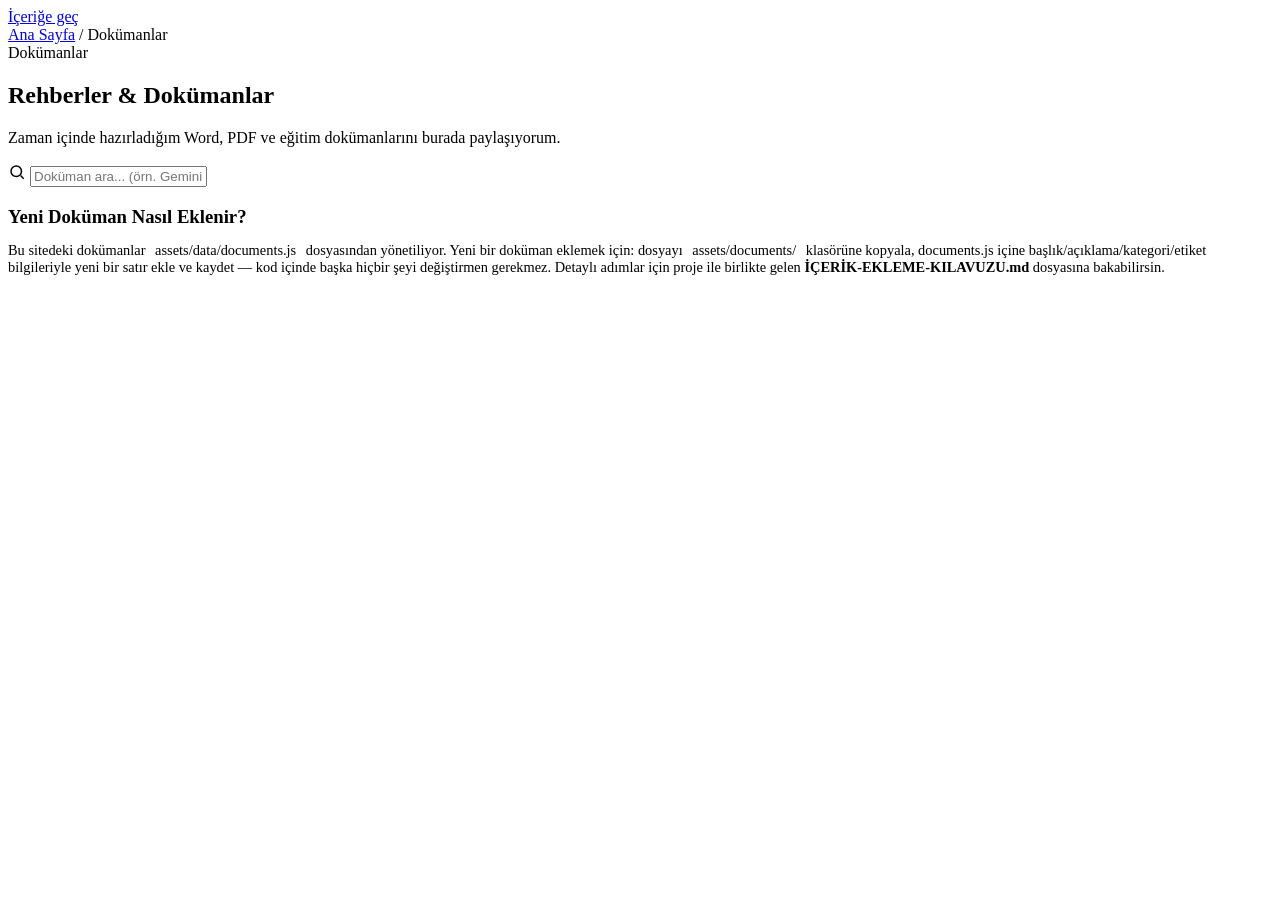
==== dokumanlar.html @ 490f515c "Add files via upload" ====
<!doctype html>
<html lang="tr">
<head>
<meta charset="UTF-8" />
<meta name="viewport" content="width=device-width, initial-scale=1" />
<title>Dokümanlar | Erkan Demirci</title>
<meta name="description" content="Word, PDF rehber ve eğitim dokümanları arşivi." />
<link rel="canonical" href="dokumanlar.html" />
<meta property="og:title" content="Dokümanlar | Erkan Demirci" />
<meta property="og:image" content="assets/images/erkan-og.jpg" />
<link rel="icon" type="image/jpeg" href="assets/images/erkan-avatar.jpg" />
<link rel="preconnect" href="https://fonts.googleapis.com">
<link rel="preconnect" href="https://fonts.gstatic.com" crossorigin>
<link href="https://fonts.googleapis.com/css2?family=Space+Grotesk:wght@500;600;700&family=Inter:wght@400;500;600;700&family=JetBrains+Mono:wght@400;500;600&display=swap" rel="stylesheet">
<link rel="stylesheet" href="assets/css/style.css" />
</head>
<body>
<a href="#main" class="skip-link">İçeriğe geç</a>
<div id="site-header"></div>

<main id="main">
  <section class="page-header">
    <div class="container">
      <div class="breadcrumb reveal in"><a href="index.html">Ana Sayfa</a> / Dokümanlar</div>
      <div class="eyebrow reveal in">Dokümanlar</div>
      <h1 class="reveal in">Rehberler &amp; Dokümanlar</h1>
      <p class="lede reveal in mt-16">Zaman içinde hazırladığım Word, PDF ve eğitim dokümanlarını burada paylaşıyorum.</p>
    </div>
  </section>

  <section class="section-tight">
    <div class="container">
      <div class="search-box reveal in">
        <svg width="18" height="18" viewBox="0 0 24 24" fill="none" stroke="currentColor" stroke-width="2"><circle cx="11" cy="11" r="7"/><path d="m21 21-4.3-4.3"/></svg>
        <input type="text" id="docSearch" placeholder="Doküman ara... (örn. Gemini, robotik)" />
      </div>
      <div class="filter-bar reveal in" id="filterBar"></div>
      <div class="grid grid-2" id="docsGrid"></div>

      <div class="card mt-60 reveal in" style="background:var(--c-surface);">
        <h3 style="margin-bottom:12px;">Yeni Doküman Nasıl Eklenir?</h3>
        <p style="font-size:0.9rem;">Bu sitedeki dokümanlar <code style="font-family:var(--font-mono); background:var(--c-bg-2); padding:2px 6px; border-radius:5px;">assets/data/documents.js</code> dosyasından yönetiliyor. Yeni bir doküman eklemek için: dosyayı <code style="font-family:var(--font-mono); background:var(--c-bg-2); padding:2px 6px; border-radius:5px;">assets/documents/</code> klasörüne kopyala, documents.js içine başlık/açıklama/kategori/etiket bilgileriyle yeni bir satır ekle ve kaydet — kod içinde başka hiçbir şeyi değiştirmen gerekmez. Detaylı adımlar için proje ile birlikte gelen <strong>İÇERİK-EKLEME-KILAVUZU.md</strong> dosyasına bakabilirsin.</p>
      </div>
    </div>
  </section>
</main>

<div id="site-footer"></div>

<script src="assets/data/site-config.js"></script>
<script src="assets/data/projects.js"></script>
<script src="assets/data/posts.js"></script>
<script src="assets/data/prompts.js"></script>
<script src="assets/data/documents.js"></script>
<script src="assets/js/content.js"></script>
<script src="assets/js/ui.js"></script>
<script src="assets/js/search.js"></script>
<script src="assets/js/partials.js"></script>
<script>
  const CATS = ["Tümü", ...Array.from(new Set(DOCUMENTS.map(d => d.category)))];
  let activeCat = "Tümü";
  let query = "";

  function renderFilters() {
    document.getElementById("filterBar").innerHTML = CATS.map(c => `
      <button class="filter-btn ${c === activeCat ? 'active' : ''}" data-cat="${c}">${c}</button>
    `).join("");
    document.querySelectorAll(".filter-btn").forEach(btn => {
      btn.addEventListener("click", () => { activeCat = btn.getAttribute("data-cat"); renderFilters(); renderGrid(); });
    });
  }

  function renderGrid() {
    let list = activeCat === "Tümü" ? DOCUMENTS : DOCUMENTS.filter(d => d.category === activeCat);
    if (query) {
      const q = query.toLowerCase();
      list = list.filter(d => (d.title + d.description + d.category + (d.tags||[]).join(" ")).toLowerCase().includes(q));
    }
    const grid = document.getElementById("docsGrid");
    grid.innerHTML = list.length ? list.map(Content.docCardHtml).join("") : Content.emptyStateHtml("Aramanızla eşleşen bir doküman bulunamadı.");
  }

  document.getElementById("docSearch").addEventListener("input", (e) => { query = e.target.value; renderGrid(); });

  renderFilters();
  renderGrid();
</script>
</body>
</html>
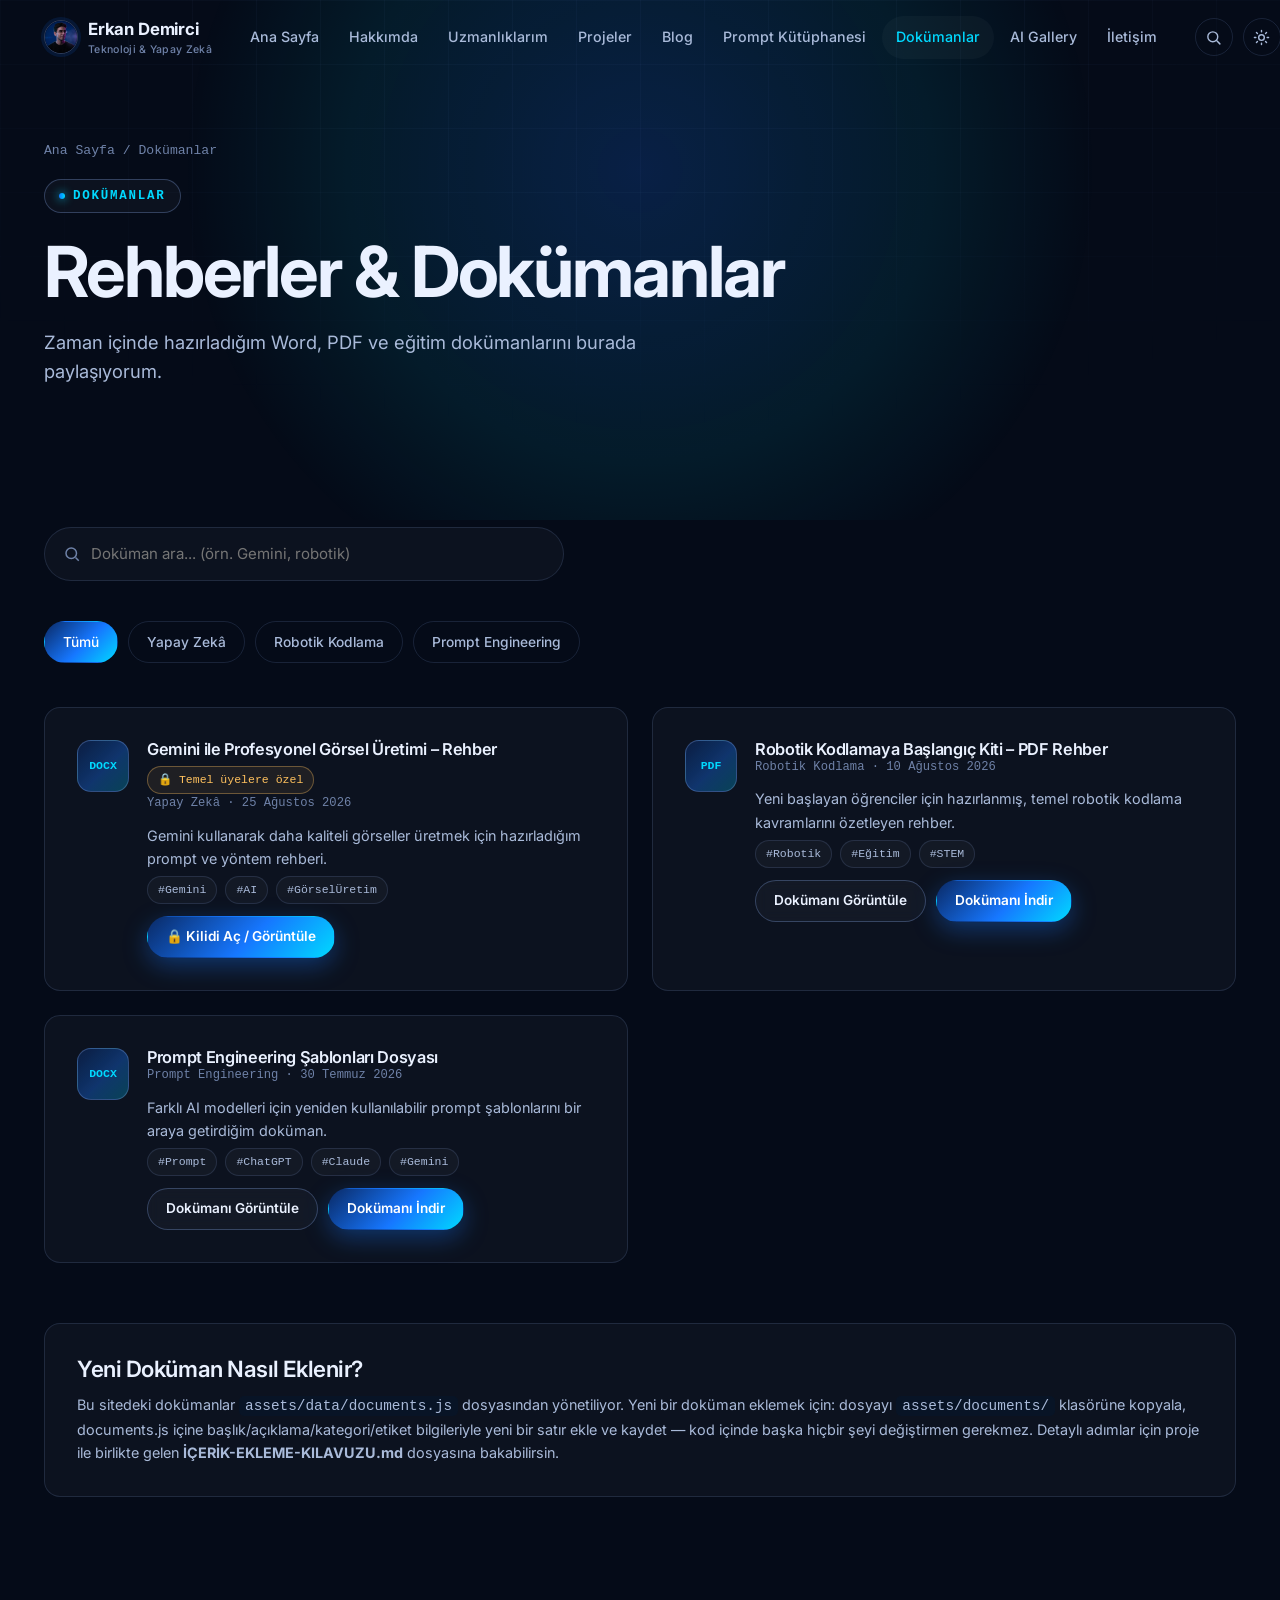
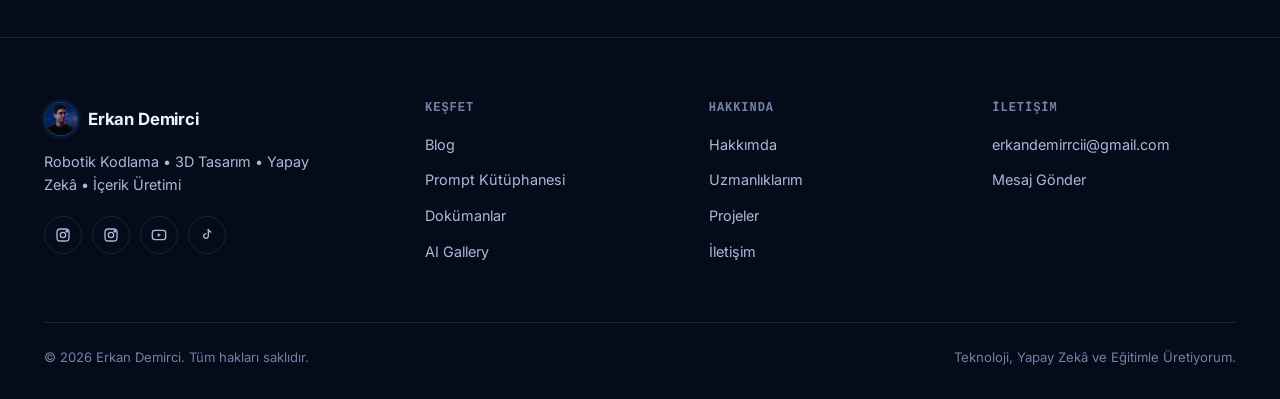
==== commit 2dbf9d1a: "Add files via upload" ====
--- a/dokumanlar.html
+++ b/dokumanlar.html
@@ -55,6 +55,7 @@
 <script src="assets/js/content.js"></script>
 <script src="assets/js/ui.js"></script>
 <script src="assets/js/search.js"></script>
+<script src="assets/js/auth-client.js"></script>
 <script src="assets/js/partials.js"></script>
 <script>
   const CATS = ["Tümü", ...Array.from(new Set(DOCUMENTS.map(d => d.category)))];
--- a/assets/css/style.css
+++ b/assets/css/style.css
@@ -0,0 +1,604 @@
+/* =====================================================================
+   ERKAN DEMİRCİ — Kişisel Web Sitesi
+   Design System: Deep Navy + Electric Blue + Cyan
+   ===================================================================== */
+
+/* ---------- 1. DESIGN TOKENS ---------- */
+:root{
+  /* Core palette */
+  --c-bg: #050B18;
+  --c-bg-2: #081426;
+  --c-bg-3: #0B1A30;
+  --c-surface: rgba(255,255,255,0.03);
+  --c-surface-hover: rgba(255,255,255,0.06);
+  --c-border: rgba(148,183,255,0.14);
+  --c-border-strong: rgba(148,183,255,0.28);
+
+  --c-blue: #1677FF;
+  --c-blue-ai: #00A8FF;
+  --c-cyan: #00D9FF;
+  --c-deep: #0A2A66;
+
+  --c-text: #EAF1FF;
+  --c-text-dim: #A9BAD9;
+  --c-text-faint: #6F82A8;
+
+  --gradient-brand: linear-gradient(135deg, #0A2A66 0%, #1677FF 55%, #00D9FF 100%);
+  --gradient-brand-soft: linear-gradient(135deg, rgba(10,42,102,0.5) 0%, rgba(22,119,255,0.35) 55%, rgba(0,217,255,0.25) 100%);
+  --gradient-text: linear-gradient(90deg, #1677FF 0%, #00A8FF 50%, #00D9FF 100%);
+  --gradient-border: linear-gradient(135deg, rgba(22,119,255,0.6), rgba(0,217,255,0.6));
+
+  --glow-blue: 0 0 60px rgba(22,119,255,0.35);
+  --glow-cyan: 0 0 60px rgba(0,217,255,0.25);
+
+  --shadow-card: 0 10px 30px rgba(0,0,0,0.35);
+  --shadow-lift: 0 20px 60px rgba(0,0,0,0.45);
+
+  --radius-sm: 10px;
+  --radius-md: 16px;
+  --radius-lg: 24px;
+  --radius-pill: 999px;
+
+  --font-display: "Clash Display", "Space Grotesk", "Inter", -apple-system, sans-serif;
+  --font-body: "Inter", -apple-system, BlinkMacSystemFont, "Segoe UI", sans-serif;
+  --font-mono: "JetBrains Mono", "SFMono-Regular", Consolas, monospace;
+
+  --container: 1240px;
+  --nav-h: 76px;
+
+  --ease: cubic-bezier(.16,.84,.44,1);
+}
+
+/* Light mode support (optional, dark is default identity) */
+:root[data-theme="light"]{
+  --c-bg:#F5F8FF; --c-bg-2:#EDF2FF; --c-bg-3:#E4ECFF;
+  --c-surface: rgba(10,30,70,0.04);
+  --c-surface-hover: rgba(10,30,70,0.07);
+  --c-border: rgba(10,42,102,0.12);
+  --c-border-strong: rgba(10,42,102,0.22);
+  --c-text:#08122A; --c-text-dim:#3C4B6B; --c-text-faint:#6B7893;
+  --shadow-card: 0 10px 30px rgba(10,30,70,0.08);
+  --shadow-lift: 0 20px 60px rgba(10,30,70,0.12);
+}
+
+/* ---------- 2. RESET ---------- */
+*,*::before,*::after{ box-sizing:border-box; margin:0; padding:0; }
+html{ scroll-behavior:smooth; }
+html,body{ height:100%; }
+body{
+  background:var(--c-bg);
+  color:var(--c-text);
+  font-family:var(--font-body);
+  font-size:16px;
+  line-height:1.6;
+  -webkit-font-smoothing:antialiased;
+  overflow-x:hidden;
+  position:relative;
+}
+img{ max-width:100%; display:block; }
+a{ color:inherit; text-decoration:none; }
+ul{ list-style:none; }
+button{ font:inherit; cursor:pointer; border:none; background:none; color:inherit; }
+input,textarea,select{ font:inherit; color:inherit; }
+::selection{ background:var(--c-cyan); color:#00121F; }
+
+/* Ambient background: subtle grid + glow, applied once behind all pages */
+body::before{
+  content:"";
+  position:fixed; inset:0; z-index:-2;
+  background-image:
+    linear-gradient(var(--c-border) 1px, transparent 1px),
+    linear-gradient(90deg, var(--c-border) 1px, transparent 1px);
+  background-size:64px 64px;
+  opacity:0.25;
+  mask-image: radial-gradient(ellipse 80% 50% at 50% 0%, #000 40%, transparent 100%);
+  -webkit-mask-image: radial-gradient(ellipse 80% 50% at 50% 0%, #000 40%, transparent 100%);
+}
+body::after{
+  content:"";
+  position:fixed; top:-20%; left:50%; translate:-50% 0;
+  width:1100px; height:700px; z-index:-3;
+  background:radial-gradient(circle, rgba(22,119,255,0.20) 0%, rgba(0,217,255,0.08) 45%, transparent 70%);
+  pointer-events:none;
+}
+
+/* ---------- 3. LAYOUT HELPERS ---------- */
+.container{ max-width:var(--container); margin:0 auto; padding:0 24px; }
+.section{ padding:120px 0; position:relative; }
+.section-tight{ padding:80px 0; }
+@media (max-width:900px){
+  .section{ padding:80px 0; }
+  .section-tight{ padding:56px 0; }
+}
+
+.eyebrow{
+  display:inline-flex; align-items:center; gap:8px;
+  font-family:var(--font-mono); font-size:12.5px; letter-spacing:0.14em; text-transform:uppercase;
+  color:var(--c-cyan); font-weight:600;
+  padding:6px 14px; border:1px solid var(--c-border-strong); border-radius:var(--radius-pill);
+  background:var(--c-surface);
+  margin-bottom:20px;
+}
+.eyebrow::before{ content:""; width:6px; height:6px; border-radius:50%; background:var(--gradient-text); box-shadow:0 0 10px var(--c-cyan); }
+
+.section-head{ max-width:680px; margin-bottom:56px; }
+.section-head.center{ margin-left:auto; margin-right:auto; text-align:center; }
+
+h1,h2,h3,h4,h5{ font-family:var(--font-display); font-weight:600; letter-spacing:-0.02em; line-height:1.12; color:var(--c-text); }
+h1{ font-size:clamp(2.4rem, 5.5vw, 4.6rem); font-weight:700; letter-spacing:-0.03em; }
+h2{ font-size:clamp(1.9rem, 3.4vw, 2.9rem); }
+h3{ font-size:1.4rem; }
+p{ color:var(--c-text-dim); }
+.lede{ font-size:1.15rem; color:var(--c-text-dim); max-width:620px; }
+
+.text-gradient{
+  background:var(--gradient-text);
+  -webkit-background-clip:text; background-clip:text; color:transparent;
+}
+
+/* ---------- 4. BUTTONS ---------- */
+.btn{
+  display:inline-flex; align-items:center; justify-content:center; gap:8px;
+  padding:14px 26px; border-radius:var(--radius-pill);
+  font-weight:600; font-size:0.95rem; white-space:nowrap;
+  transition:transform .25s var(--ease), box-shadow .25s var(--ease), border-color .25s var(--ease), background .25s var(--ease);
+  border:1px solid transparent;
+}
+.btn-primary{
+  background:var(--gradient-brand); color:#fff;
+  box-shadow:0 8px 24px rgba(22,119,255,0.35);
+}
+.btn-primary:hover{ transform:translateY(-2px); box-shadow:0 14px 34px rgba(0,217,255,0.4); }
+.btn-secondary{
+  background:var(--c-surface); color:var(--c-text); border-color:var(--c-border-strong);
+  backdrop-filter:blur(6px);
+}
+.btn-secondary:hover{ background:var(--c-surface-hover); border-color:var(--c-cyan); transform:translateY(-2px); }
+.btn-ghost{ color:var(--c-cyan); font-weight:600; font-size:0.92rem; display:inline-flex; align-items:center; gap:6px; }
+.btn-ghost:hover{ gap:10px; }
+.btn-ghost svg{ transition:transform .25s var(--ease); }
+.btn-ghost:hover svg{ transform:translateX(3px); }
+.btn-sm{ padding:9px 18px; font-size:0.85rem; }
+.btn-block{ width:100%; }
+
+/* ---------- 5. NAVBAR ---------- */
+.navbar{
+  position:fixed; top:0; left:0; right:0; z-index:100;
+  height:var(--nav-h);
+  display:flex; align-items:center;
+  border-bottom:1px solid transparent;
+  transition:background .35s var(--ease), border-color .35s var(--ease), backdrop-filter .35s var(--ease);
+}
+.navbar.scrolled{
+  background:rgba(5,11,24,0.72);
+  backdrop-filter:blur(16px) saturate(140%);
+  -webkit-backdrop-filter:blur(16px) saturate(140%);
+  border-bottom-color:var(--c-border);
+}
+:root[data-theme="light"] .navbar.scrolled{ background:rgba(245,248,255,0.78); }
+
+.nav-inner{ display:flex; align-items:center; justify-content:space-between; gap:24px; width:100%; }
+.brand{ display:flex; align-items:center; gap:10px; font-family:var(--font-display); font-weight:700; font-size:1.05rem; letter-spacing:-0.01em; flex-shrink:0; }
+.brand-avatar{
+  width:34px; height:34px; border-radius:50%; overflow:hidden; flex-shrink:0;
+  border:1.5px solid var(--c-border-strong);
+  box-shadow:0 0 0 3px rgba(22,119,255,0.12);
+}
+.brand-avatar img{ width:100%; height:100%; object-fit:cover; }
+.brand small{ display:block; font-family:var(--font-body); font-weight:500; font-size:0.66rem; color:var(--c-text-faint); letter-spacing:0.03em; }
+
+.nav-links{ display:flex; align-items:center; gap:2px; }
+.nav-links a{
+  padding:10px 14px; border-radius:var(--radius-pill); font-size:0.89rem; font-weight:500; color:var(--c-text-dim);
+  transition:color .2s, background .2s;
+  white-space:nowrap;
+}
+.nav-links a:hover{ color:var(--c-text); background:var(--c-surface); }
+.nav-links a.active{ color:var(--c-cyan); background:var(--c-surface); }
+
+.nav-actions{ display:flex; align-items:center; gap:10px; }
+.icon-btn{
+  width:38px; height:38px; display:flex; align-items:center; justify-content:center;
+  border-radius:50%; border:1px solid var(--c-border); color:var(--c-text-dim);
+  transition:all .2s;
+}
+.icon-btn:hover{ color:var(--c-cyan); border-color:var(--c-border-strong); background:var(--c-surface); }
+
+.nav-burger{ display:none; width:38px; height:38px; align-items:center; justify-content:center; border-radius:50%; border:1px solid var(--c-border); }
+.nav-burger span, .nav-burger::before, .nav-burger::after{ content:""; display:block; width:16px; height:1.5px; background:var(--c-text); position:relative; transition:.25s; }
+.nav-burger::before{ position:absolute; translate:0 -6px; }
+.nav-burger::after{ position:absolute; translate:0 6px; }
+
+@media (max-width:1080px){
+  .nav-links{ display:none; }
+  .nav-burger{ display:flex; }
+}
+
+.mobile-menu{
+  position:fixed; inset:var(--nav-h) 0 0 0; z-index:99;
+  background:rgba(5,11,24,0.98); backdrop-filter:blur(20px);
+  transform:translateY(-8px); opacity:0; pointer-events:none;
+  transition:all .3s var(--ease);
+  overflow-y:auto;
+}
+.mobile-menu.open{ transform:translateY(0); opacity:1; pointer-events:auto; }
+.mobile-menu .container{ padding-top:32px; padding-bottom:32px; }
+.mobile-menu a{ display:block; padding:16px 4px; font-size:1.2rem; font-family:var(--font-display); font-weight:600; border-bottom:1px solid var(--c-border); color:var(--c-text); }
+.mobile-menu a.active{ color:var(--c-cyan); }
+.mobile-social{ display:flex; gap:14px; margin-top:28px; }
+
+/* ---------- 6. HERO ---------- */
+.hero{ padding:calc(var(--nav-h) + 80px) 0 100px; position:relative; overflow:hidden; }
+.hero-grid{ display:grid; grid-template-columns:1.1fr 0.9fr; gap:56px; align-items:center; }
+@media (max-width:980px){ .hero-grid{ grid-template-columns:1fr; } .hero-visual{ order:-1; max-width:340px; margin:0 auto; } }
+
+.hero-kicker{
+  font-family:var(--font-mono); font-size:0.8rem; letter-spacing:0.22em; text-transform:uppercase;
+  color:var(--c-text-faint); margin-bottom:18px; display:flex; align-items:center; gap:10px;
+}
+.hero-kicker::before{ content:""; width:26px; height:1px; background:var(--gradient-text); }
+.hero h1{ margin-bottom:22px; }
+.hero .lede{ margin-bottom:36px; font-size:1.18rem; max-width:560px; }
+.hero-ctas{ display:flex; align-items:center; gap:18px; flex-wrap:wrap; margin-bottom:28px; }
+.hero-tags{ display:flex; flex-wrap:wrap; gap:8px; }
+.hero-tag{
+  font-size:0.78rem; font-family:var(--font-mono); color:var(--c-text-dim);
+  border:1px solid var(--c-border); padding:5px 11px; border-radius:var(--radius-pill); background:var(--c-surface);
+}
+
+.hero-visual{ position:relative; aspect-ratio:1/1; max-width:460px; margin-left:auto; }
+.hero-photo-wrap{
+  position:relative; width:100%; height:100%; border-radius:32px; overflow:hidden;
+  border:1px solid var(--c-border-strong);
+  box-shadow:var(--shadow-lift);
+}
+.hero-photo-wrap img{ width:100%; height:100%; object-fit:cover; }
+.hero-photo-wrap::after{
+  content:""; position:absolute; inset:0;
+  background:linear-gradient(180deg, transparent 55%, rgba(5,11,24,0.75) 100%);
+}
+.hero-glow{ position:absolute; border-radius:50%; filter:blur(60px); z-index:-1; pointer-events:none; }
+.hero-glow.g1{ width:280px; height:280px; background:var(--c-blue); opacity:0.35; top:-40px; right:-60px; }
+.hero-glow.g2{ width:220px; height:220px; background:var(--c-cyan); opacity:0.28; bottom:-30px; left:-50px; }
+.hero-orbit-badge{
+  position:absolute; bottom:18px; left:18px; right:18px;
+  background:rgba(5,11,24,0.55); backdrop-filter:blur(12px);
+  border:1px solid var(--c-border-strong); border-radius:var(--radius-md);
+  padding:14px 16px; display:flex; align-items:center; gap:12px;
+}
+.hero-orbit-badge .dot{ width:9px; height:9px; border-radius:50%; background:var(--c-cyan); box-shadow:0 0 12px var(--c-cyan); flex-shrink:0; }
+.hero-orbit-badge span{ font-size:0.82rem; color:var(--c-text-dim); }
+.hero-orbit-badge strong{ color:var(--c-text); font-weight:600; }
+
+.particle{ position:absolute; border-radius:50%; background:var(--c-cyan); opacity:0.5; pointer-events:none; }
+
+/* ---------- 7. STATS ---------- */
+.stats-bar{
+  display:grid; grid-template-columns:repeat(5,1fr); gap:1px;
+  background:var(--c-border); border:1px solid var(--c-border); border-radius:var(--radius-lg);
+  overflow:hidden;
+}
+.stat-item{ background:var(--c-bg-2); padding:32px 20px; text-align:center; }
+.stat-num{ font-family:var(--font-display); font-size:clamp(1.6rem,3vw,2.4rem); font-weight:700; }
+.stat-label{ font-size:0.82rem; color:var(--c-text-faint); margin-top:6px; }
+@media (max-width:900px){ .stats-bar{ grid-template-columns:repeat(2,1fr); } .stat-item:last-child{ grid-column:1/-1; } }
+
+/* ---------- 8. CARDS ---------- */
+.card{
+  background:var(--c-surface); border:1px solid var(--c-border); border-radius:var(--radius-md);
+  padding:32px; transition:transform .3s var(--ease), border-color .3s var(--ease), background .3s var(--ease), box-shadow .3s var(--ease);
+  position:relative;
+}
+.card:hover{ transform:translateY(-4px); border-color:var(--c-border-strong); background:var(--c-surface-hover); box-shadow:var(--shadow-card); }
+
+.grid{ display:grid; gap:24px; }
+.grid-2{ grid-template-columns:repeat(2,1fr); }
+.grid-3{ grid-template-columns:repeat(3,1fr); }
+.grid-4{ grid-template-columns:repeat(4,1fr); }
+@media (max-width:980px){ .grid-3,.grid-4{ grid-template-columns:repeat(2,1fr); } }
+@media (max-width:640px){ .grid-2,.grid-3,.grid-4{ grid-template-columns:1fr; } }
+
+/* Expertise cards */
+.expertise-card{ display:flex; flex-direction:column; gap:18px; }
+.expertise-icon{
+  width:56px; height:56px; border-radius:16px; display:flex; align-items:center; justify-content:center;
+  background:var(--gradient-brand-soft); border:1px solid var(--c-border-strong); color:var(--c-cyan);
+}
+.expertise-icon svg{ width:26px; height:26px; }
+.expertise-card h3{ font-size:1.2rem; }
+.expertise-card p{ font-size:0.93rem; }
+.expertise-card.featured{
+  background:linear-gradient(160deg, rgba(22,119,255,0.14), rgba(0,217,255,0.05));
+  border-color:var(--c-border-strong);
+}
+.expertise-card.featured::before{
+  content:"ÖNE ÇIKAN"; position:absolute; top:20px; right:20px;
+  font-family:var(--font-mono); font-size:0.62rem; letter-spacing:0.1em;
+  color:var(--c-cyan); border:1px solid var(--c-border-strong); padding:3px 9px; border-radius:var(--radius-pill);
+}
+.tag-row{ display:flex; flex-wrap:wrap; gap:8px; margin-top:6px; }
+.mini-tag{ font-size:0.72rem; font-family:var(--font-mono); color:var(--c-text-dim); background:var(--c-surface); border:1px solid var(--c-border); padding:4px 10px; border-radius:var(--radius-pill); }
+
+/* Project card */
+.project-card{ padding:0; overflow:hidden; display:flex; flex-direction:column; }
+.project-media{ aspect-ratio:16/10; position:relative; overflow:hidden; }
+.project-media img{ width:100%; height:100%; object-fit:cover; transition:transform .5s var(--ease); }
+.project-card:hover .project-media img{ transform:scale(1.06); }
+.project-media .cat-badge{
+  position:absolute; top:14px; left:14px; font-family:var(--font-mono); font-size:0.68rem; letter-spacing:0.06em;
+  padding:5px 11px; border-radius:var(--radius-pill); background:rgba(5,11,24,0.7); backdrop-filter:blur(8px);
+  border:1px solid var(--c-border-strong); color:var(--c-cyan);
+}
+.project-body{ padding:24px; display:flex; flex-direction:column; gap:12px; flex:1; }
+.project-body h3{ font-size:1.1rem; }
+.project-body p{ font-size:0.9rem; }
+.project-links{ display:flex; gap:14px; margin-top:auto; padding-top:8px; }
+.project-links a{ font-size:0.84rem; font-weight:600; color:var(--c-cyan); display:inline-flex; align-items:center; gap:5px; }
+
+/* Blog card */
+.post-card{ padding:0; overflow:hidden; display:flex; flex-direction:column; }
+.post-media{ aspect-ratio:16/9; overflow:hidden; position:relative; }
+.post-media img{ width:100%; height:100%; object-fit:cover; transition:transform .5s var(--ease); }
+.post-card:hover .post-media img{ transform:scale(1.06); }
+.post-body{ padding:22px 24px 26px; display:flex; flex-direction:column; gap:10px; flex:1; }
+.post-meta{ display:flex; align-items:center; gap:10px; font-size:0.76rem; color:var(--c-text-faint); font-family:var(--font-mono); }
+.post-meta .cat{ color:var(--c-cyan); }
+.post-body h3{ font-size:1.08rem; line-height:1.35; }
+.post-body p{ font-size:0.88rem; }
+.post-tags{ display:flex; gap:6px; flex-wrap:wrap; margin-top:auto; padding-top:10px; }
+
+/* Prompt card */
+.prompt-card{ display:flex; flex-direction:column; gap:14px; }
+.prompt-card-top{ display:flex; align-items:flex-start; justify-content:space-between; gap:12px; }
+.prompt-badge{ display:flex; align-items:center; gap:8px; }
+.ai-chip{
+  font-size:0.72rem; font-family:var(--font-mono); font-weight:600; padding:5px 10px; border-radius:var(--radius-pill);
+  border:1px solid var(--c-border-strong); background:var(--c-surface); color:var(--c-text);
+}
+.diff-chip{ font-size:0.7rem; padding:4px 9px; border-radius:var(--radius-pill); font-family:var(--font-mono); }
+.diff-kolay{ color:#5FE0A5; border:1px solid rgba(95,224,165,0.4); }
+.diff-orta{ color:#00D9FF; border:1px solid rgba(0,217,255,0.4); }
+.diff-zor{ color:#FF9F5B; border:1px solid rgba(255,159,91,0.4); }
+.prompt-card h3{ font-size:1.05rem; }
+.prompt-preview{
+  font-family:var(--font-mono); font-size:0.8rem; color:var(--c-text-dim);
+  background:var(--c-bg-2); border:1px solid var(--c-border); border-radius:var(--radius-sm);
+  padding:12px 14px; max-height:64px; overflow:hidden; position:relative;
+}
+.prompt-preview::after{ content:""; position:absolute; bottom:0; left:0; right:0; height:28px; background:linear-gradient(180deg, transparent, var(--c-bg-2)); }
+.prompt-card-footer{ display:flex; align-items:center; justify-content:space-between; margin-top:auto; }
+
+/* Document card */
+.doc-card{ display:flex; gap:18px; align-items:flex-start; }
+.doc-icon{
+  width:52px; height:52px; border-radius:14px; flex-shrink:0; display:flex; align-items:center; justify-content:center;
+  background:var(--gradient-brand-soft); border:1px solid var(--c-border-strong); color:var(--c-cyan); font-family:var(--font-mono); font-weight:700; font-size:0.72rem;
+}
+.doc-info{ flex:1; min-width:0; }
+.doc-info h3{ font-size:1.02rem; margin-bottom:4px; }
+.doc-meta{ font-size:0.76rem; color:var(--c-text-faint); font-family:var(--font-mono); margin-bottom:10px; }
+.doc-actions{ display:flex; gap:10px; flex-wrap:wrap; margin-top:12px; }
+
+/* Gallery */
+.gallery-grid{ column-count:3; column-gap:20px; }
+@media (max-width:980px){ .gallery-grid{ column-count:2; } }
+@media (max-width:640px){ .gallery-grid{ column-count:1; } }
+.gallery-item{
+  break-inside:avoid; margin-bottom:20px; border-radius:var(--radius-md); overflow:hidden;
+  position:relative; border:1px solid var(--c-border); cursor:pointer;
+}
+.gallery-item img{ width:100%; display:block; transition:transform .5s var(--ease); }
+.gallery-item:hover img{ transform:scale(1.05); }
+.gallery-overlay{
+  position:absolute; inset:0; background:linear-gradient(180deg, transparent 40%, rgba(5,11,24,0.9) 100%);
+  display:flex; flex-direction:column; justify-content:flex-end; padding:16px; opacity:0; transition:opacity .3s;
+}
+.gallery-item:hover .gallery-overlay{ opacity:1; }
+.gallery-overlay .cat-badge{ align-self:flex-start; margin-bottom:8px; }
+.gallery-overlay h4{ font-size:0.95rem; color:#fff; }
+
+/* ---------- 9. FILTER BAR / SEARCH ---------- */
+.filter-bar{ display:flex; flex-wrap:wrap; gap:10px; margin-bottom:44px; }
+.filter-btn{
+  padding:9px 18px; border-radius:var(--radius-pill); border:1px solid var(--c-border); font-size:0.86rem; font-weight:500;
+  color:var(--c-text-dim); transition:all .2s;
+}
+.filter-btn:hover{ border-color:var(--c-border-strong); color:var(--c-text); }
+.filter-btn.active{ background:var(--gradient-brand); color:#fff; border-color:transparent; }
+
+.search-box{
+  display:flex; align-items:center; gap:10px; padding:14px 18px; border-radius:var(--radius-pill);
+  border:1px solid var(--c-border); background:var(--c-surface); margin-bottom:40px; max-width:520px;
+}
+.search-box input{ background:none; border:none; outline:none; color:var(--c-text); width:100%; font-size:0.94rem; }
+.search-box svg{ flex-shrink:0; color:var(--c-text-faint); }
+
+.tag-cloud{ display:flex; flex-wrap:wrap; gap:8px; }
+.tag-pill{
+  font-size:0.78rem; font-family:var(--font-mono); padding:6px 13px; border-radius:var(--radius-pill);
+  border:1px solid var(--c-border); color:var(--c-text-dim); transition:all .2s;
+}
+.tag-pill:hover, .tag-pill.active{ border-color:var(--c-cyan); color:var(--c-cyan); background:rgba(0,217,255,0.06); }
+
+.empty-state{ text-align:center; padding:80px 20px; color:var(--c-text-faint); }
+.empty-state svg{ margin:0 auto 20px; opacity:0.4; }
+
+/* ---------- 10. GLOBAL SEARCH MODAL ---------- */
+.search-modal-overlay{
+  position:fixed; inset:0; z-index:200; background:rgba(3,7,16,0.75); backdrop-filter:blur(6px);
+  display:flex; align-items:flex-start; justify-content:center; padding:12vh 20px 20px;
+  opacity:0; pointer-events:none; transition:opacity .25s;
+}
+.search-modal-overlay.open{ opacity:1; pointer-events:auto; }
+.search-modal{
+  width:100%; max-width:640px; background:var(--c-bg-2); border:1px solid var(--c-border-strong);
+  border-radius:var(--radius-lg); box-shadow:var(--shadow-lift); overflow:hidden;
+  transform:translateY(-10px); transition:transform .25s var(--ease);
+}
+.search-modal-overlay.open .search-modal{ transform:translateY(0); }
+.search-modal-input{ display:flex; align-items:center; gap:12px; padding:20px 22px; border-bottom:1px solid var(--c-border); }
+.search-modal-input input{ flex:1; background:none; border:none; outline:none; color:var(--c-text); font-size:1.05rem; }
+.search-modal-input kbd{ font-family:var(--font-mono); font-size:0.7rem; color:var(--c-text-faint); border:1px solid var(--c-border); padding:3px 7px; border-radius:6px; }
+.search-modal-results{ max-height:56vh; overflow-y:auto; padding:10px; }
+.search-result{ display:flex; align-items:center; gap:14px; padding:13px 14px; border-radius:var(--radius-sm); transition:background .15s; }
+.search-result:hover{ background:var(--c-surface-hover); }
+.search-result-type{ font-size:0.62rem; font-family:var(--font-mono); text-transform:uppercase; letter-spacing:0.06em; color:var(--c-cyan); border:1px solid var(--c-border-strong); padding:3px 8px; border-radius:var(--radius-pill); flex-shrink:0; }
+.search-result-title{ font-size:0.92rem; font-weight:500; }
+.search-result-sub{ font-size:0.78rem; color:var(--c-text-faint); }
+.search-empty{ padding:40px 20px; text-align:center; color:var(--c-text-faint); font-size:0.9rem; }
+
+/* ---------- 11. TOAST (kopyalandı vb.) ---------- */
+.toast{
+  position:fixed; bottom:28px; left:50%; translate:-50% 0; z-index:300;
+  background:var(--c-bg-2); border:1px solid var(--c-border-strong); color:var(--c-text);
+  padding:14px 22px; border-radius:var(--radius-pill); box-shadow:var(--shadow-lift);
+  display:flex; align-items:center; gap:10px; font-size:0.9rem; font-weight:500;
+  opacity:0; pointer-events:none; transition:all .3s var(--ease);
+}
+.toast.show{ opacity:1; translate:-50% -12px; }
+.toast .dot{ color:#5FE0A5; }
+
+/* ---------- 12. FORMS ---------- */
+.form-grid{ display:grid; grid-template-columns:1fr 1fr; gap:20px; }
+@media (max-width:640px){ .form-grid{ grid-template-columns:1fr; } }
+.field{ display:flex; flex-direction:column; gap:8px; }
+.field.full{ grid-column:1/-1; }
+.field label{ font-size:0.82rem; color:var(--c-text-dim); font-weight:500; }
+.field input, .field textarea{
+  padding:14px 16px; border-radius:var(--radius-sm); border:1px solid var(--c-border);
+  background:var(--c-surface); outline:none; transition:border-color .2s, background .2s;
+}
+.field input:focus, .field textarea:focus{ border-color:var(--c-cyan); background:var(--c-surface-hover); }
+.field textarea{ resize:vertical; min-height:130px; }
+
+/* ---------- 13. PAGE HEADER (subpages) ---------- */
+.page-header{ padding:calc(var(--nav-h) + 64px) 0 60px; }
+.breadcrumb{ font-size:0.82rem; color:var(--c-text-faint); margin-bottom:18px; font-family:var(--font-mono); }
+.breadcrumb a:hover{ color:var(--c-cyan); }
+
+/* ---------- 14. FOOTER ---------- */
+.footer{ border-top:1px solid var(--c-border); padding:64px 0 32px; margin-top:60px; }
+.footer-grid{ display:grid; grid-template-columns:1.4fr repeat(3,1fr); gap:40px; margin-bottom:48px; }
+@media (max-width:900px){ .footer-grid{ grid-template-columns:1fr 1fr; } }
+@media (max-width:560px){ .footer-grid{ grid-template-columns:1fr; } }
+.footer-brand p{ font-size:0.9rem; margin:14px 0 20px; max-width:280px; }
+.footer-social{ display:flex; gap:10px; flex-wrap:wrap; }
+.footer h5{ font-family:var(--font-mono); font-size:0.75rem; letter-spacing:0.08em; text-transform:uppercase; color:var(--c-text-faint); margin-bottom:16px; }
+.footer-links li{ margin-bottom:10px; }
+.footer-links a{ font-size:0.9rem; color:var(--c-text-dim); transition:color .2s; }
+.footer-links a:hover{ color:var(--c-cyan); }
+.footer-bottom{ border-top:1px solid var(--c-border); padding-top:24px; display:flex; justify-content:space-between; align-items:center; flex-wrap:wrap; gap:12px; }
+.footer-bottom p{ font-size:0.82rem; color:var(--c-text-faint); }
+
+/* ---------- 15. UTILITIES ---------- */
+.reveal{ opacity:0; transform:translateY(24px); transition:opacity .7s var(--ease), transform .7s var(--ease); }
+.reveal.in{ opacity:1; transform:translateY(0); }
+.flex{ display:flex; }
+.items-center{ align-items:center; }
+.justify-between{ justify-content:space-between; }
+.gap-8{ gap:8px; } .gap-12{ gap:12px; } .gap-16{ gap:16px; }
+.mt-8{ margin-top:8px; } .mt-16{ margin-top:16px; } .mt-24{ margin-top:24px; } .mt-40{ margin-top:40px; } .mt-60{ margin-top:60px; }
+.mb-8{ margin-bottom:8px; } .mb-16{ margin-bottom:16px; } .mb-24{ margin-bottom:24px; }
+.text-center{ text-align:center; }
+.text-dim{ color:var(--c-text-dim); }
+.text-faint{ color:var(--c-text-faint); }
+.divider{ height:1px; background:var(--c-border); margin:48px 0; }
+
+/* ---------- 16. PROSE (blog/prompt detail content) ---------- */
+.prose{ max-width:720px; color:var(--c-text-dim); font-size:1.02rem; }
+.prose h2{ font-size:1.5rem; margin:40px 0 16px; color:var(--c-text); }
+.prose h3{ font-size:1.2rem; margin:32px 0 12px; color:var(--c-text); }
+.prose p{ margin-bottom:18px; }
+.prose ul, .prose ol{ margin:0 0 18px 22px; list-style:disc; }
+.prose ol{ list-style:decimal; }
+.prose li{ margin-bottom:8px; }
+.prose strong{ color:var(--c-text); }
+.prose code{ font-family:var(--font-mono); background:var(--c-surface); padding:2px 6px; border-radius:5px; font-size:0.88em; }
+.prose pre{ background:var(--c-bg-2); border:1px solid var(--c-border); border-radius:var(--radius-md); padding:20px; overflow-x:auto; margin-bottom:20px; }
+.prose img{ border-radius:var(--radius-md); margin:24px 0; border:1px solid var(--c-border); }
+.prose blockquote{ border-left:3px solid var(--c-cyan); padding-left:18px; color:var(--c-text-dim); font-style:italic; margin-bottom:18px; }
+
+/* Prompt full text block */
+.prompt-full{
+  font-family:var(--font-mono); font-size:0.92rem; line-height:1.7; color:var(--c-text);
+  background:var(--c-bg-2); border:1px solid var(--c-border); border-radius:var(--radius-md);
+  padding:26px; white-space:pre-wrap; position:relative;
+}
+.copy-btn{
+  display:inline-flex; align-items:center; gap:8px; padding:10px 18px; border-radius:var(--radius-pill);
+  background:var(--gradient-brand); color:#fff; font-weight:600; font-size:0.86rem;
+  box-shadow:0 6px 18px rgba(22,119,255,0.3);
+}
+.copy-btn.copied{ background:linear-gradient(135deg,#0F9E6B,#5FE0A5); }
+
+.before-after{ display:grid; grid-template-columns:1fr 1fr; gap:16px; margin:24px 0; }
+@media (max-width:640px){ .before-after{ grid-template-columns:1fr; } }
+.ba-item{ border-radius:var(--radius-md); overflow:hidden; border:1px solid var(--c-border); position:relative; }
+.ba-item img{ width:100%; aspect-ratio:1/1; object-fit:cover; }
+.ba-label{ position:absolute; top:12px; left:12px; font-family:var(--font-mono); font-size:0.68rem; padding:4px 10px; border-radius:var(--radius-pill); background:rgba(5,11,24,0.7); backdrop-filter:blur(6px); border:1px solid var(--c-border-strong); }
+
+.meta-panel{ display:grid; grid-template-columns:repeat(2,1fr); gap:16px; }
+.meta-box{ background:var(--c-surface); border:1px solid var(--c-border); border-radius:var(--radius-md); padding:18px 20px; }
+.meta-box .meta-label{ font-size:0.72rem; font-family:var(--font-mono); text-transform:uppercase; letter-spacing:0.06em; color:var(--c-text-faint); margin-bottom:6px; }
+.meta-box .meta-value{ font-size:0.98rem; font-weight:600; }
+
+/* Related content strip */
+.related-strip{ display:flex; gap:8px; overflow-x:auto; padding-bottom:8px; }
+
+/* Tool logos strip */
+.tools-strip{ display:flex; flex-wrap:wrap; gap:14px; }
+.tool-chip{
+  display:flex; align-items:center; gap:10px; padding:12px 18px; border-radius:var(--radius-pill);
+  border:1px solid var(--c-border); background:var(--c-surface); font-weight:600; font-size:0.9rem;
+  transition:all .2s;
+}
+.tool-chip:hover{ border-color:var(--c-border-strong); transform:translateY(-2px); }
+.tool-chip .dot{ width:8px; height:8px; border-radius:50%; }
+
+/* ---------- ÜYELİK / ABONELİK: kilit rozeti ve paywall ---------- */
+.lock-badge{
+  display:inline-flex; align-items:center; gap:5px; font-size:0.72rem; font-family:var(--font-mono);
+  color:#FFC15E; border:1px solid rgba(255,193,94,0.35); background:rgba(255,193,94,0.08);
+  padding:4px 10px; border-radius:var(--radius-pill);
+}
+.prompt-preview.locked{ display:flex; align-items:center; justify-content:center; text-align:center; color:var(--c-text-faint); min-height:64px; }
+.paywall-card{
+  text-align:center; padding:48px 32px; background:var(--gradient-brand-soft);
+  border:1px solid var(--c-border-strong); border-radius:var(--radius-lg);
+}
+.paywall-card .lock-icon{ width:56px; height:56px; margin:0 auto 20px; border-radius:16px; background:var(--c-surface); border:1px solid var(--c-border-strong); display:flex; align-items:center; justify-content:center; color:#FFC15E; }
+.plan-pick-grid{ display:grid; grid-template-columns:repeat(2,1fr); gap:16px; max-width:520px; margin:28px auto 0; }
+@media (max-width:640px){ .plan-pick-grid{ grid-template-columns:1fr; } }
+.plan-pick-card{ background:var(--c-bg-2); border:1px solid var(--c-border); border-radius:var(--radius-md); padding:22px; text-align:left; }
+.plan-pick-card.highlight{ border-color:var(--c-cyan); box-shadow:0 0 0 1px rgba(0,217,255,0.25); }
+.plan-pick-card .price{ font-family:var(--font-display); font-size:1.6rem; font-weight:700; margin:10px 0; }
+.plan-pick-card .price span{ font-size:0.85rem; font-weight:500; color:var(--c-text-faint); }
+.auth-tabs{ display:flex; gap:8px; margin-bottom:24px; border-bottom:1px solid var(--c-border); }
+.auth-tab{ padding:12px 4px; font-weight:600; color:var(--c-text-faint); border-bottom:2px solid transparent; margin-right:20px; }
+.auth-tab.active{ color:var(--c-text); border-color:var(--c-cyan); }
+.form-msg{ font-size:0.85rem; padding:10px 14px; border-radius:10px; margin-bottom:16px; display:none; }
+.form-msg.error{ display:block; background:rgba(255,90,90,0.08); border:1px solid rgba(255,90,90,0.3); color:#FF8080; }
+.form-msg.success{ display:block; background:rgba(95,224,165,0.08); border:1px solid rgba(95,224,165,0.3); color:#5FE0A5; }
+.plan-badge-current{ display:inline-flex; align-items:center; gap:8px; padding:8px 16px; border-radius:var(--radius-pill); background:var(--gradient-brand); color:#fff; font-weight:600; font-size:0.9rem; }
+
+/* Placeholder cover image (data-driven gradient blocks when no real photo) */
+.ph-cover{
+  width:100%; height:100%; display:flex; align-items:center; justify-content:center;
+  background:var(--gradient-brand-soft); position:relative; overflow:hidden;
+}
+.ph-cover span{ font-family:var(--font-display); font-weight:700; font-size:1.4rem; color:rgba(255,255,255,0.85); z-index:1; text-align:center; padding:0 20px; }
+.ph-cover::before{ content:""; position:absolute; inset:0; background:repeating-linear-gradient(45deg, rgba(255,255,255,0.04) 0 2px, transparent 2px 14px); }
+
+/* Scroll to top */
+.to-top{
+  position:fixed; bottom:28px; right:28px; z-index:60;
+  width:46px; height:46px; border-radius:50%; background:var(--c-bg-2); border:1px solid var(--c-border-strong);
+  display:flex; align-items:center; justify-content:center; color:var(--c-text);
+  opacity:0; pointer-events:none; transition:all .3s; box-shadow:var(--shadow-card);
+}
+.to-top.show{ opacity:1; pointer-events:auto; }
+.to-top:hover{ border-color:var(--c-cyan); color:var(--c-cyan); }
+
+/* Skip link a11y */
+.skip-link{ position:absolute; left:-999px; top:0; background:var(--c-cyan); color:#00121F; padding:12px 18px; z-index:999; border-radius:0 0 8px 0; }
+.skip-link:focus{ left:0; }
